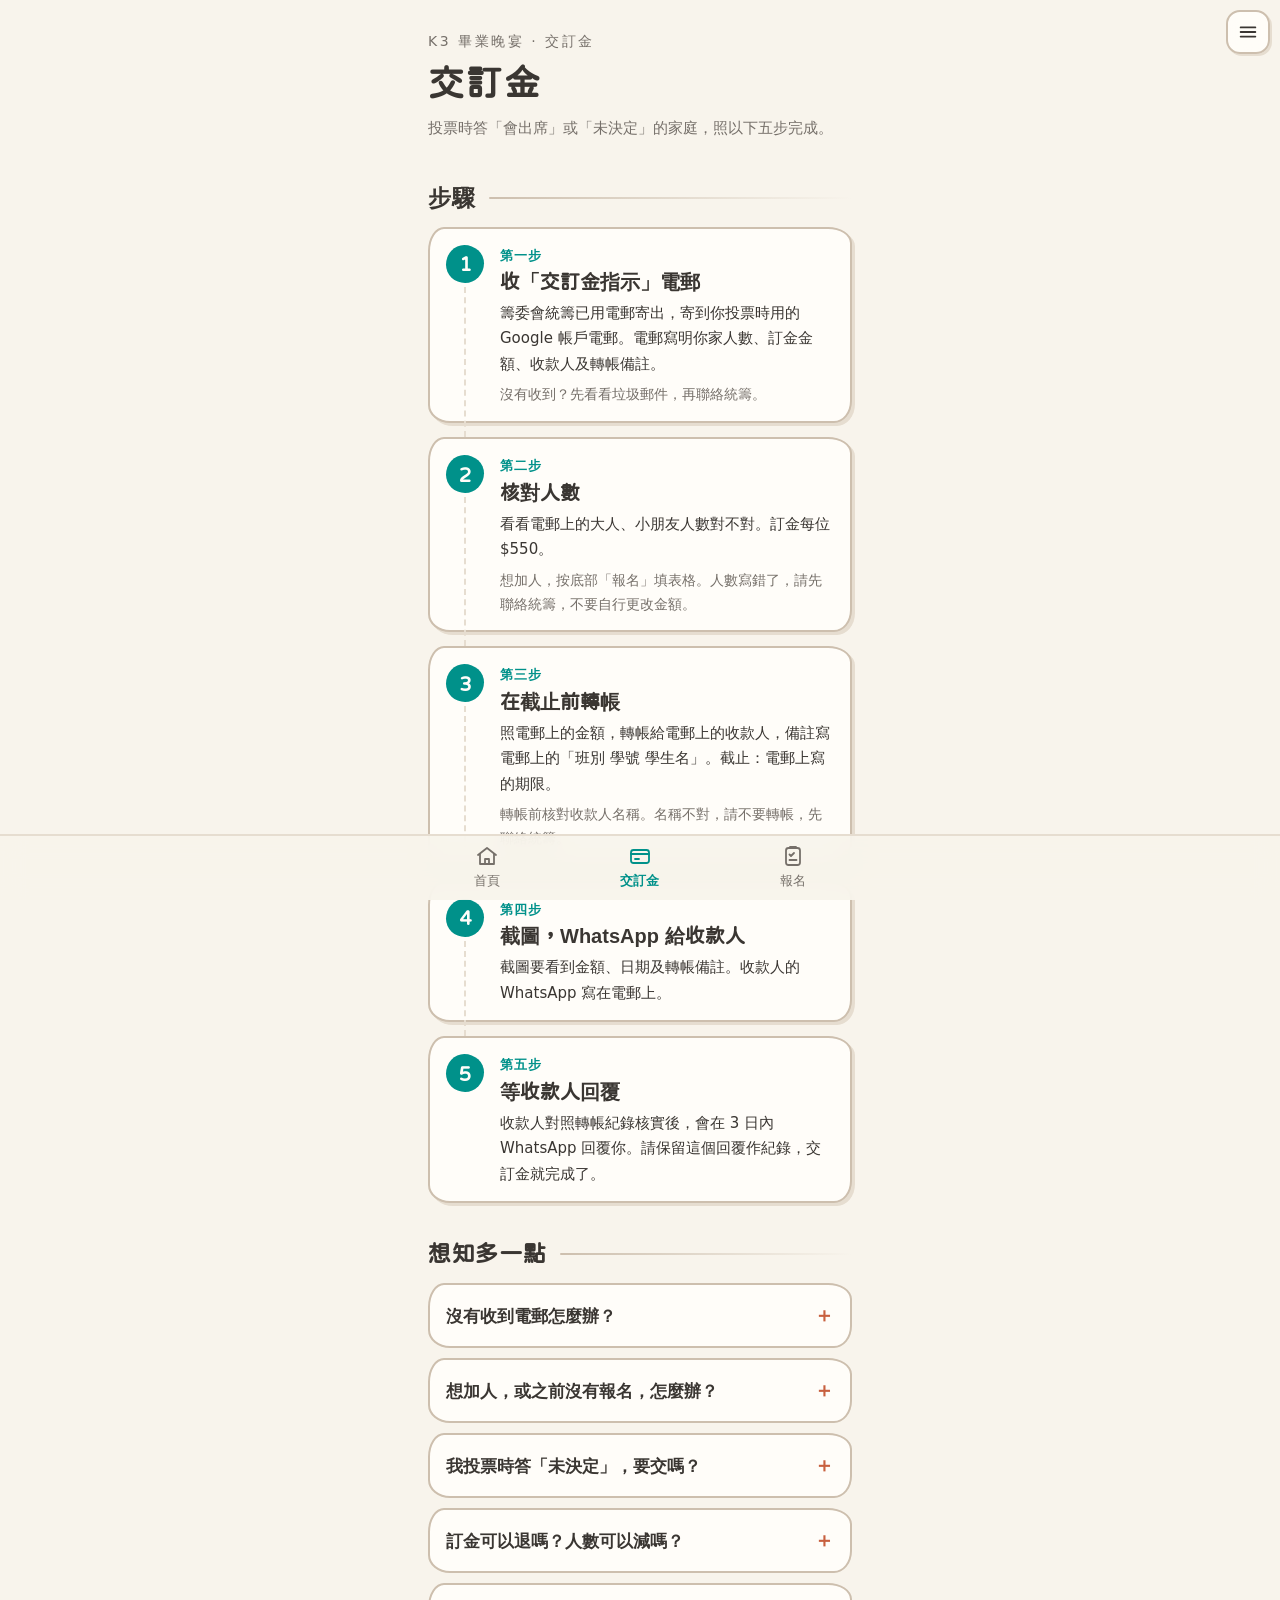
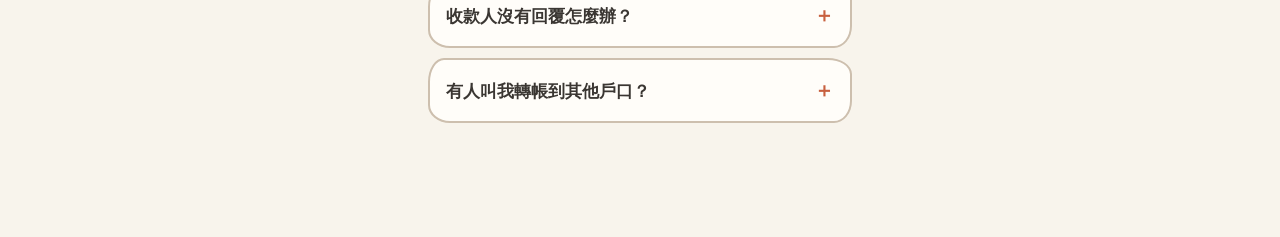
==== site/deposit.html @ 2374ef0b "底部導覽改為 首頁／交訂金／報名；新增交訂金頁（五個步驟及常見問題）；費用、計算機收在右上角選單 Co-Authored-By: Claude Opus 5.5 <noreply@anthropic." ====
<!doctype html>
<html lang="zh-Hant">
<head>
  <meta charset="utf-8">
  <meta name="viewport" content="width=device-width, initial-scale=1, viewport-fit=cover">
  <meta name="robots" content="noindex, nofollow">
  <meta name="theme-color" content="#f8f4ec" media="(prefers-color-scheme: light)">
  <meta name="theme-color" content="#1f1c19" media="(prefers-color-scheme: dark)">
  <title>交訂金</title>
  <meta name="description" content="K3 畢業晚宴交訂金步驟：收電郵、核對人數、轉帳、截圖給收款人、等回覆。">
  <meta property="og:type" content="website">
  <meta property="og:locale" content="zh_HK">
  <meta property="og:site_name" content="K3 畢業晚宴">
  <meta property="og:title" content="交訂金 · K3 畢業晚宴">
  <meta property="og:description" content="K3 畢業晚宴交訂金步驟：收電郵、核對人數、轉帳、截圖給收款人、等回覆。">
  <meta property="og:url" content="https://open-grad-din.github.io/open-grad-din/deposit.html">
  <meta property="og:image" content="https://open-grad-din.github.io/open-grad-din/og.png?v=__COMMIT_SHORT__">
  <meta property="og:image:width" content="1200">
  <meta property="og:image:height" content="630">
  <meta property="og:image:alt" content="三個戴畢業帽的小朋友手牽手，下面寫着畢業晚宴，2027 年 7 月 2 日">
  <meta name="twitter:card" content="summary_large_image">
  <link rel="icon" href="favicon.svg" type="image/svg+xml">
  <link rel="icon" href="favicon-32.png" type="image/png" sizes="32x32">
  <link rel="apple-touch-icon" href="apple-touch-icon.png">
  <link rel="preload" href="fonts/ogd-maru.woff2" as="font" type="font/woff2" crossorigin>
  <link rel="stylesheet" href="style.css?v=__COMMIT_SHORT__">
</head>
<body>
<div class="wrap">

  <header class="page-head">
    <span class="eyebrow">K3 畢業晚宴 · 交訂金</span>
    <h1 class="page-h">交訂金</h1>
    <p class="muted">投票時答「會出席」或「未決定」的家庭，照以下五步完成。</p>
    <p class="dep-dl" id="dep-dl" hidden>截止：<span class="dep-deadline"></span></p>
  </header>

  <!-- 2026-11-18 Ken：交訂金步驟由首頁 FAQ 搬到獨立一頁，第一步、第二步……逐步列出。字眼與付款指示電郵（form/send-deposit-emails.gs）一致。 -->
  <section aria-labelledby="steps-h" class="reveal">
    <h2 class="sec-h" id="steps-h">步驟</h2>
    <ol class="dep-steps">
      <li>
        <span class="step-no">第一步</span>
        <h3>收「交訂金指示」電郵</h3>
        <p>籌委會統籌已用電郵寄出，寄到你投票時用的 Google 帳戶電郵。電郵寫明你家人數、訂金金額、收款人及轉帳備註。</p>
        <p class="tip">沒有收到？先看看垃圾郵件，再聯絡統籌。</p>
      </li>
      <li>
        <span class="step-no">第二步</span>
        <h3>核對人數</h3>
        <p>看看電郵上的大人、小朋友人數對不對。訂金每位 $<span class="deposit">550</span>。</p>
        <p class="tip">想加人，按底部「報名」填表格。人數寫錯了，請先聯絡統籌，不要自行更改金額。</p>
      </li>
      <li>
        <span class="step-no">第三步</span>
        <h3>在截止前轉帳</h3>
        <p>照電郵上的金額，轉帳給電郵上的收款人，備註寫電郵上的「班別 學號 學生名」。截止：<span class="dep-deadline">電郵上寫的期限</span>。</p>
        <p class="tip">轉帳前核對收款人名稱。名稱不對，請不要轉帳，先聯絡統籌。</p>
      </li>
      <li>
        <span class="step-no">第四步</span>
        <h3>截圖，WhatsApp 給收款人</h3>
        <p>截圖要看到金額、日期及轉帳備註。收款人的 WhatsApp 寫在電郵上。</p>
      </li>
      <li>
        <span class="step-no">第五步</span>
        <h3>等收款人回覆</h3>
        <p>收款人對照轉帳紀錄核實後，會在 3 日內 WhatsApp 回覆你。請保留這個回覆作紀錄，交訂金就完成了。</p>
      </li>
    </ol>
  </section>

  <section aria-labelledby="more-h" class="reveal more">
    <h2 class="sec-h" id="more-h">想知多一點</h2>
    <details>
      <summary>沒有收到電郵怎麼辦？</summary>
      <p>先看看垃圾郵件。仍然找不到，請聯絡統籌。投票時答「不會出席」或沒有投票的家庭不會收到電郵；想出席，請按底部「報名」。</p>
    </details>
    <details>
      <summary>想加人，或之前沒有報名，怎麼辦？</summary>
      <p>按底部「報名」填表格。加人的話，填加人之後全家總共的人數。</p>
      <p>提交後，籌委會確認名額才寄出付款指示，收到之前請不要轉帳。交訂金截止前提交的會直接安排；截止後提交的按提交時間先後處理，能否成功要視乎場地能否加位。</p>
    </details>
    <details>
      <summary>我投票時答「未決定」，要交嗎？</summary>
      <p>決定出席的話，請在截止前交訂金，名額才算確認。截止前沒有交訂金，當作不出席。</p>
    </details>
    <details>
      <summary>訂金可以退嗎？人數可以減嗎？</summary>
      <p>訂金每位 $<span class="deposit">550</span>，不設退款；人數只可以加，不可以減。</p>
      <p>晚宴最後按實際成本收費，每位不會超過 $<span class="bmax">1,100</span>。訂金以外的尾數，籌委會會另行通知。</p>
    </details>
    <details>
      <summary>收款人沒有回覆怎麼辦？</summary>
      <p>收款人會在收到截圖後 3 日內回覆。3 日內沒有回覆，請聯絡統籌。</p>
    </details>
    <details>
      <summary>有人叫我轉帳到其他戶口？</summary>
      <p>只付給「交訂金指示」電郵上的收款人。其他人叫你轉帳，都不要理會，並告訴統籌。</p>
    </details>
  </section>

</div>

<div class="tabbar">
  <!-- 2026-11-18 Ken：底部只留 首頁／交訂金／報名；「費用」「計算機」收在右上角選單（ui.js）。 -->
  <nav aria-label="主要頁面">
    <a href="./"><svg viewBox="0 0 24 24" fill="none" stroke="currentColor" stroke-width="1.8" stroke-linecap="round" stroke-linejoin="round" aria-hidden="true"><path d="M3 11l9-7 9 7"/><path d="M5 10v10h14V10"/><path d="M10 20v-5h4v5"/></svg>首頁</a>
    <a href="deposit.html" aria-current="page"><svg viewBox="0 0 24 24" fill="none" stroke="currentColor" stroke-width="1.8" stroke-linecap="round" stroke-linejoin="round" aria-hidden="true"><rect x="3" y="6" width="18" height="13" rx="2.5"/><path d="M3 10h18"/><path d="M7 15h4"/></svg>交訂金</a>
    <a href="#" data-signup><svg viewBox="0 0 24 24" fill="none" stroke="currentColor" stroke-width="1.8" stroke-linecap="round" stroke-linejoin="round" aria-hidden="true"><rect x="5" y="4" width="14" height="17" rx="2.5"/><path d="M9 4V3h6v1"/><path d="M8.5 10.5l1.5 1.5 3-3M8.5 16h7"/></svg>報名</a>
  </nav>
</div>

<script>window.OGD_COMMIT = "__COMMIT__";</script>
<script src="ui.js?v=__COMMIT_SHORT__"></script>
<script src="config.js?v=__COMMIT_SHORT__"></script>
<script src="thanks.js?v=__COMMIT_SHORT__"></script>
<script src="signup.js?v=__COMMIT_SHORT__"></script>
<script src="fees-params.js?v=__COMMIT_SHORT__"></script>
<script src="deposit.js?v=__COMMIT_SHORT__"></script>
</body>
</html>
---- site/style.css ----
/* Ken 指定的提示／重點顏色：首頁「正式資訊」及進度、計算機人數框提示及捲到的菜式 */
:root { --nudge: #00918a; --active: var(--nudge); }

/* 標題字型：粉圓（Huninn）圓體，SIL Open Font License 1.1（見 fonts/OFL.txt），只保留網站標題用到的字，放在 repo 內，不連外部網站。 */
@font-face { font-family: "OGD Maru"; src: url("fonts/ogd-maru.woff2") format("woff2"); font-weight: 400; font-display: swap; }
/* Open Grad Din 共用樣式：「大人かわいい × 手繪」。米白紙底、低彩度的灰藍／芥末黃／鼠尾草綠／磚紅，手繪線條及膠紙細節。
   手機單手優先；所有圖畫都是內嵌 SVG 及 CSS，沒有相片或外部資源。 */
:root {
  --paper: #f8f4ec; --surface: #fffdf9; --ink: #3a3632; --muted: #76706a; --line: #e6ddd0; --stroke: #cdbfae;
  --ai: #5e7f9b; --ai-soft: #e6edf2; --shu: #c8603f; --shu-fg: #ffffff; --shu-soft: #f6e3da; --shu-deep: #a94a2c;
  --kin: #d7a53d; --kin-soft: #f7ecd3; --sage: #86a48a; --sage-soft: #e5ede4; --warn: #9a4a1f; --warn-soft: #f6e8dc;
  --bg: var(--paper); --fg: var(--ink); --accent: var(--ai); --accent-soft: var(--ai-soft);
  --action: var(--shu); --action-fg: var(--shu-fg);
  --font-display: "OGD Maru", "Huninn", "Zen Maru Gothic", "Hiragino Maru Gothic ProN", "Yuanti TC", "PingFang TC", "Noto Sans TC", sans-serif;
  --font-body: "PingFang TC", "Noto Sans TC", "Noto Sans CJK TC", "Microsoft JhengHei", system-ui, sans-serif;
  --nav-h: 64px;
  /* 手繪感的不規則圓角 */
  --wobble: 22px 18px 24px 16px / 18px 24px 16px 22px;
  --wobble2: 16px 24px 18px 22px / 24px 16px 22px 18px;
  --tape: repeating-linear-gradient(135deg, rgba(215, 165, 61, .55) 0 6px, rgba(215, 165, 61, .35) 6px 12px);
}
@media (prefers-color-scheme: dark) {
  :root {
    --paper: #1f1c19; --surface: #292521; --ink: #efe8dd; --muted: #aaa196; --line: #3a342e; --stroke: #4e463e;
    --ai: #8fb0cb; --ai-soft: #243039; --shu: #e58563; --shu-fg: #2a1208; --shu-soft: #3c251c; --shu-deep: #c86a49;
    --kin: #e2b85f; --kin-soft: #3a3020; --sage: #9fbca2; --sage-soft: #263026; --warn: #f0a878; --warn-soft: #3a2719; --nudge: #3fb3aa; color-scheme: dark;
    --tape: repeating-linear-gradient(135deg, rgba(226, 184, 95, .45) 0 6px, rgba(226, 184, 95, .28) 6px 12px);
  }
}
* { box-sizing: border-box; }
[hidden] { display: none !important; }
html { -webkit-text-size-adjust: 100%; }
body { margin: 0; background: var(--paper); color: var(--ink); font-family: var(--font-body);
  font-size: 17px; line-height: 1.65; -webkit-tap-highlight-color: transparent; font-synthesis: weight; }
a { color: var(--ai); }
a:focus-visible, button:focus-visible, summary:focus-visible { outline: 3px solid var(--shu); outline-offset: 3px; border-radius: 6px; }

.wrap { max-width: 460px; margin: 0 auto; padding-block: 12px calc(var(--nav-h) + 40px + env(safe-area-inset-bottom, 0px));
  padding-left: max(18px, env(safe-area-inset-left, 0px)); padding-right: max(18px, env(safe-area-inset-right, 0px));
  display: flex; flex-direction: column; gap: 36px; }
.draft { background: var(--warn-soft); color: var(--warn); font-size: 14px; padding: 8px 12px; border-radius: var(--wobble2); margin: 0; font-weight: 700;
  border: 1.5px dashed currentColor; }
section { display: flex; flex-direction: column; }

/* ---- 章節標題：手繪圓圈數字 ＋ 圓體 ---- */
.sec-h { display: flex; align-items: center; gap: 10px; margin: 0 0 14px; font-family: var(--font-display); font-size: 23px; font-weight: 700; line-height: 1.3; letter-spacing: .03em; }
.sec-h .no { font-size: 15px; font-family: var(--font-body); font-weight: 700; color: var(--shu); border: 2px solid var(--shu); width: 30px; height: 30px; display: grid; place-items: center;
  border-radius: 48% 52% 50% 50% / 55% 45% 55% 45%; flex: none; transform: rotate(-6deg); letter-spacing: 0; }
.sec-h::after { content: ""; flex: 1; height: 2px; margin-left: 4px; border-radius: 2px;
  background: linear-gradient(90deg, var(--stroke), transparent); }
.lead { margin: -6px 0 14px; color: var(--muted); font-size: 15px; }
.fine { font-size: 14px; color: var(--muted); margin: 10px 0 0; }
/* 螢光筆標記 */
.mark { background: linear-gradient(transparent 58%, var(--kin-soft) 58% 92%, transparent 92%); padding: 0 .1em; }

/* ---- 首頁：開場 ---- */
.hero { position: relative; display: flex; flex-direction: column; align-items: center; text-align: center; padding-top: 16px; }
.eyebrow { font-size: 14px; color: var(--muted); letter-spacing: .18em; }
h1 { font-family: var(--font-display); font-size: 46px; line-height: 1.2; margin: 12px 0 0; letter-spacing: .14em; font-weight: 700; }
h1 .ch { display: inline-block; }
.kids { width: min(100%, 340px); height: auto; margin: 22px 0 6px; overflow: visible; }
.kids .ln { fill: none; stroke: var(--ink); stroke-width: 3; stroke-linecap: round; stroke-linejoin: round; }
.kids .fl, .kids .eye { fill: var(--ink); }
/* 小朋友會動：整組輕輕上落，每個輪流左右搖，帽穗跟住擺，眼睛間中眨一下，星星閃 */
.js .kids .scene { animation: bob 2.6s ease-in-out infinite; }
.js .kids .kid { animation: wiggle 2.6s ease-in-out calc(var(--i) * .35s) infinite; }
.js .kids .tassel { animation: swing 2.6s ease-in-out calc(var(--i, 0) * .35s) infinite; }
.js .kids .eye { transform-box: fill-box; transform-origin: center; animation: blink 4.5s ease-in-out calc(var(--i, 0) * .7s) infinite; }
.js .kids .star { transform-box: fill-box; transform-origin: center; animation: twinkle 2.2s ease-in-out calc(var(--i) * .5s) infinite; }
@keyframes bob { 0%, 100% { transform: translateY(0); } 50% { transform: translateY(-4px); } }
@keyframes wiggle { 0%, 100% { transform: rotate(-2deg); } 50% { transform: rotate(2deg); } }
@keyframes swing { 0%, 100% { transform: rotate(-12deg); } 50% { transform: rotate(10deg); } }
@keyframes blink { 0%, 90%, 100% { transform: scaleY(1); } 94% { transform: scaleY(.1); } }
@keyframes twinkle { 0%, 100% { opacity: .35; transform: scale(.8) rotate(0); } 50% { opacity: 1; transform: scale(1.15) rotate(20deg); } }
.kids .cap { fill: var(--ai); }
.kids .cheek { fill: var(--shu-soft); }
.kids .c1 { fill: var(--kin); } .kids .c2 { fill: var(--ai); } .kids .c3 { fill: var(--sage); } .kids .c4 { fill: var(--shu); }
.kids .star { fill: none; stroke: var(--kin); stroke-width: 2.5; stroke-linecap: round; }
.sticker { position: relative; display: inline-flex; align-items: baseline; gap: 8px; margin: 26px 0 10px; padding: 10px 26px 10px 22px; background: var(--surface);
  border: 2px solid var(--stroke); border-radius: var(--wobble); transform: rotate(-2deg); box-shadow: 3px 3px 0 var(--line); }
.sticker::before { content: ""; position: absolute; top: -12px; left: 50%; width: 84px; height: 22px; transform: translateX(-50%) rotate(3deg); background: var(--tape); border-radius: 3px; opacity: .95; }
.sticker small { font-size: 14px; color: var(--muted); letter-spacing: .14em; }
.sticker b { font-family: var(--font-display); font-size: 48px; line-height: 1; color: var(--shu); font-variant-numeric: tabular-nums; font-weight: 700; }
.date { margin: 16px 0 0; font-size: 17px; letter-spacing: .06em; color: var(--muted); }
.date b { color: var(--ink); font-weight: 700; }
.by { font-size: 13px; color: var(--muted); margin: 6px 0 0; }

/* ---- 現在要做甚麼 ---- */
.now { background: var(--surface); border: 2px solid var(--stroke); border-radius: var(--wobble2); padding: 30px 20px 22px; display: flex; flex-direction: column; gap: 20px;
  box-shadow: 4px 4px 0 var(--line); position: relative; margin-top: 34px; width: 100%; }
.now-tag { position: absolute; top: -13px; left: 50%; width: 96px; height: 26px; display: grid; place-items: center; transform: translateX(-50%) rotate(-2deg);
  background: var(--tape); color: var(--ink); font-weight: 700; font-size: 13px; letter-spacing: .3em; border-radius: 3px; text-indent: .3em; }
.stage { font-family: var(--font-display); font-size: 24px; font-weight: 700; margin: 0; line-height: 1.35; }
.deadline { margin: -2px 0 4px; color: var(--muted); line-height: 1.5; display: flex; flex-direction: column; align-items: center; gap: 6px; }
.deadline .timer { display: flex; align-items: baseline; justify-content: center; gap: 2px; font-variant-numeric: tabular-nums; }
.deadline .timer b { font-family: var(--font-display); font-size: 34px; line-height: 1; color: var(--shu); min-width: 1.3em; text-align: center; }
.deadline .timer small { font-size: 13px; color: var(--muted); margin: 0 8px 0 2px; }
.deadline .timer small:last-child { margin-right: 0; }
.now .dl-date { margin: -12px 0 -14px; font-size: 13px; color: var(--muted); text-align: center; }
.deadline .left { color: var(--shu); font-weight: 700; font-size: 22px; font-family: var(--font-display); }
.btn { position: relative; display: flex; align-items: center; justify-content: center; gap: 10px; background: var(--shu); color: var(--shu-fg); font-weight: 700; font-size: 19px;
  min-height: 60px; padding: 14px 22px; border-radius: var(--wobble); border: 2px solid var(--shu-deep); text-decoration: none; overflow: hidden; letter-spacing: .04em;
  box-shadow: 3px 3px 0 var(--shu-deep); transition: transform .15s ease, box-shadow .15s ease; }
.btn::after { content: "→"; font-size: 20px; }
.btn:active { transform: translate(2px, 2px); box-shadow: 1px 1px 0 var(--shu-deep); }
.btn::before { content: ""; position: absolute; inset: 0; background: linear-gradient(110deg, transparent 30%, rgba(255,255,255,.3) 50%, transparent 70%); transform: translateX(-120%); }
.btn.shine::before { animation: shine 1.4s ease .2s 1 both; }
@keyframes shine { to { transform: translateX(120%); } }
.btn-note { font-size: 14px; color: var(--muted); margin: -8px 0 0; text-align: center; }

.steps { list-style: none; margin: 4px 0 0; padding: 18px 0 2px; border-top: 2px dashed var(--line); display: grid; grid-template-columns: repeat(6, 1fr); gap: 0; font-size: 12px; line-height: 1.35; }
.steps li { position: relative; display: flex; flex-direction: column; align-items: center; text-align: center; gap: 6px; color: var(--muted); padding: 0 2px; }
.steps li::before { content: ""; width: 12px; height: 12px; border-radius: 50%; border: 2px solid var(--stroke); background: var(--surface); z-index: 1; }
.steps li::after { content: ""; position: absolute; top: 6px; left: 50%; width: 100%; height: 2px; background: var(--line); }
.steps li:last-child::after { display: none; }
.steps li.done::before { background: var(--nudge); border-color: var(--nudge); }
.steps li.done::after { background: var(--nudge); }
.steps li.cur { color: var(--ink); font-weight: 700; }
.steps li.cur::before { border-color: var(--nudge); background: var(--nudge); box-shadow: 0 0 0 4px color-mix(in srgb, var(--nudge) 22%, var(--surface)); animation: step-pulse 1.8s ease-out infinite; }
@keyframes step-pulse { 0% { box-shadow: 0 0 0 0 color-mix(in srgb, var(--nudge) 55%, transparent); } 70%, 100% { box-shadow: 0 0 0 12px color-mix(in srgb, var(--nudge) 0%, transparent); } }

/* ---- 全級進度：每粒點 = 一位畢業生 ---- */
#prog-section { margin-top: 16px; }
.updated { font-size: 13px; color: var(--muted); margin: -8px 0 12px; }
.tally { display: flex; align-items: center; justify-content: space-between; gap: 12px; }
.big { font-family: var(--font-display); font-size: 68px; font-weight: 700; color: var(--nudge); line-height: 1; font-variant-numeric: tabular-nums; margin: 0; }
.big .of { font-family: var(--font-body); font-size: 18px; font-weight: 500; color: var(--muted); margin-left: 4px; white-space: nowrap; }
.seal { flex: none; width: 78px; height: 78px; border: 3px solid var(--shu); color: var(--shu); border-radius: 48% 52% 50% 50% / 52% 48% 52% 48%; display: grid; place-items: center;
  font-family: var(--font-display); font-weight: 700; font-size: 24px; line-height: 1.05; text-align: center; transform: rotate(-10deg);
  background: var(--shu-soft); box-shadow: inset 0 0 0 3px var(--surface), inset 0 0 0 5px var(--shu-soft); }
.seal.stamp { animation: stamp .5s cubic-bezier(.2, 1.6, .4, 1) both, sway 4s ease-in-out .6s infinite; }
@keyframes sway { 0%, 100% { rotate: -3deg; } 50% { rotate: 3deg; } }
@keyframes stamp { 0% { opacity: 0; transform: rotate(-8deg) scale(2.2); } 60% { opacity: 1; } 100% { opacity: 1; transform: rotate(-8deg) scale(1); } }
.dots { display: grid; grid-template-columns: repeat(14, 1fr); gap: 6px; margin-top: 18px; }
.dots i { aspect-ratio: 1; border-radius: 48% 52% 50% 50% / 52% 48% 52% 48%; border: 1.5px solid var(--stroke); background: var(--surface); }
.dots i:nth-child(3n) { transform: rotate(40deg); } .dots i:nth-child(3n+1) { transform: rotate(-70deg); }
.dots i.v { background: var(--nudge); border-color: var(--nudge); }
/* 虛線圈不用 dashed border（iOS Safari 小圓角元素上會畫不出來），改用錐形漸變＋遮罩畫環 */
.dots i.p, .key i.p { border: none; background: repeating-conic-gradient(var(--kin) 0 24deg, transparent 24deg 45deg);
  -webkit-mask: radial-gradient(circle, transparent 54%, #000 56%); mask: radial-gradient(circle, transparent 54%, #000 56%); }
.dots.play i.v, .dots.play i.p { animation: pop .4s ease both; }
/* load 完之後：已核實的點像呼吸般一浪一浪起伏，等候核實的虛線圈慢慢轉 */
.dots.live i.v { animation: breathe 3.2s ease-in-out calc(var(--i, 0) * 45ms) infinite; }
.dots.live i.p { animation: turn 7s linear infinite; }
@keyframes breathe { 0%, 100% { scale: 1; } 50% { scale: 1.2; } }
@keyframes turn { to { rotate: 360deg; } }
@keyframes pop { from { opacity: 0; scale: 0; } 70% { scale: 1.25; } to { opacity: 1; scale: 1; } }
.key { display: flex; flex-wrap: wrap; gap: 4px 16px; margin: 12px 0 0; padding: 0; list-style: none; font-size: 14px; color: var(--muted); }
.key i { display: inline-block; width: 11px; height: 11px; border-radius: 50%; margin-right: 6px; vertical-align: -1px; border: 1.5px solid var(--stroke); }
.key i.v { background: var(--nudge); border-color: var(--nudge); }


/* ---- 正式資訊 ---- */
.official { margin: 0; font-size: 15px; line-height: 1.7; display: flex; gap: 12px; align-items: flex-start; background: color-mix(in srgb, var(--nudge) 12%, var(--surface)); border-radius: var(--wobble2); padding: 14px 16px; }
#idx-section { margin-top: -8px; }
.official::before { content: "正"; flex: none; width: 32px; height: 32px; display: grid; place-items: center; border: 2px solid var(--nudge); color: var(--nudge); background: color-mix(in srgb, var(--nudge) 12%, var(--surface)); border-radius: 48% 52% 50% 50% / 52% 48% 52% 48%; font-family: var(--font-display); font-weight: 700; font-size: 16px; transform: rotate(-8deg); margin-top: 2px; }

/* ---- 頁底 ---- */
footer { font-size: 13px; color: var(--muted); display: flex; flex-direction: column; gap: 4px; word-break: break-all; border-top: 2px dashed var(--line); padding-top: 16px; }
footer .ver { display: inline-flex; align-items: center; gap: 6px; font-weight: 700; color: var(--ink); }
footer .ver::before { content: ""; width: 8px; height: 8px; border-radius: 50%; background: var(--sage); }

/* ---- 底部導覽（拇指範圍） ---- */
.tabbar { position: fixed; left: 0; right: 0; bottom: 0; z-index: 20; display: flex; justify-content: center;
  padding: 6px max(10px, env(safe-area-inset-right, 0px)) calc(6px + env(safe-area-inset-bottom, 0px)) max(10px, env(safe-area-inset-left, 0px));
  background: color-mix(in srgb, var(--paper) 90%, transparent); -webkit-backdrop-filter: blur(12px); backdrop-filter: blur(12px); border-top: 2px solid var(--line); }
.tabbar nav { display: grid; grid-auto-flow: column; grid-auto-columns: 1fr; width: 100%; max-width: 460px; }
.tabbar a { display: flex; flex-direction: column; align-items: center; justify-content: center; gap: 2px; min-height: 52px; font-size: 13px; color: var(--muted); text-decoration: none; border-radius: 12px; }
.tabbar svg { width: 24px; height: 24px; }
.tabbar a[aria-current="page"] { color: var(--nudge); font-weight: 700; }
.tabbar a[aria-current="page"] svg { color: var(--nudge); }

/* ---- 捲動時淡入（只在有 JS 及容許動畫時） ---- */
.js .reveal { opacity: 0; transform: translateY(18px); transition: opacity .7s ease, transform .7s cubic-bezier(.2, .7, .2, 1); }
.js .reveal.in { opacity: 1; transform: none; }

/* ---- 開場動畫（每次開瀏覽器只播一次）：小朋友線條畫自己畫出來，貼紙貼上，再淡入行動卡 ---- */
.intro .kids .ln { stroke-dasharray: 1; stroke-dashoffset: 1; animation: draw 1.1s ease-out both; }
.intro .kids .fl, .intro .kids .cheek, .intro .kids .c1, .intro .kids .c2, .intro .kids .c3 { animation: fade .5s ease 1.3s both; }
.intro .kids .eye { animation: fade .5s ease 1.3s both, blink 4.5s ease-in-out calc(2.2s + var(--i, 0) * .7s) infinite; }
.intro .kids .star { stroke-dasharray: 1; stroke-dashoffset: 1; animation: draw .5s ease 1.4s both, twinkle 2.2s ease-in-out calc(2.2s + var(--i) * .5s) infinite; }
.intro .kids .scene, .intro .kids .kid, .intro .kids .tassel { animation-delay: calc(2.2s + var(--i, 0) * .35s); }
.intro h1 .ch { animation: up .6s cubic-bezier(.2, .7, .2, 1) both; }
.intro .sticker { animation: stamp .55s cubic-bezier(.2, 1.6, .4, 1) 1.6s both; }
.intro .date, .intro .by, .intro .eyebrow { animation: fade .8s ease 1.8s both; }
.intro .now { animation: up .8s cubic-bezier(.2, .7, .2, 1) 2s both; }
@keyframes draw { to { stroke-dashoffset: 0; } }
@keyframes fade { from { opacity: 0; } }
@keyframes up { from { opacity: 0; transform: translateY(18px); } }
.intro .sticker { animation-name: stick; }
@keyframes stick { 0% { opacity: 0; transform: rotate(-2deg) scale(1.6); } 100% { opacity: 1; transform: rotate(-2deg) scale(1); } }

/* ---- 收費頁、場地頁的頁首 ---- */
.page-head { position: relative; display: flex; flex-direction: column; gap: 4px; padding: 18px 0 6px; }
.page-h { font-family: var(--font-display); font-size: 36px; line-height: 1.3; margin: 2px 0 0; letter-spacing: .06em; font-weight: 700; }
.js .page-head > * { animation: up .7s cubic-bezier(.2, .7, .2, 1) both; }
.js .page-head > :nth-child(2) { animation-delay: .08s; } .js .page-head > :nth-child(3) { animation-delay: .16s; } .js .page-head > :nth-child(4) { animation-delay: .24s; }
.page-head .muted { color: var(--muted); font-size: 15px; margin: 6px 0 0; }
.signup { gap: 10px; }
.signup .btn-note { margin: 0; }
details { background: var(--surface); border: 2px solid var(--stroke); border-radius: var(--wobble2); }
summary { list-style: none; cursor: pointer; font-weight: 700; display: flex; justify-content: space-between; align-items: center; gap: 12px; min-height: 52px; }
summary::-webkit-details-marker { display: none; }
summary::after { content: "＋"; color: var(--shu); font-weight: 700; font-size: 20px; transition: transform .25s ease; }
details[open] summary::after { transform: rotate(45deg); }
details { margin-bottom: 10px; }
summary { padding: 14px 16px; }
details p, details p.fine { margin: 0 16px 14px; }
details > ul, details > ol { margin: 0 16px 14px; padding-left: 1.4em; display: flex; flex-direction: column; gap: 4px; }

@media (prefers-reduced-motion: reduce) {
  *, *::before, *::after { animation: none !important; transition: none !important; }
  .js .reveal { opacity: 1; transform: none; }
  .intro .kids .ln, .intro .kids .star { stroke-dashoffset: 0; }
}
/* 「報名」tab 未有連結時的提示 */
.signup-toast { position: fixed; z-index: 30; left: max(16px, env(safe-area-inset-left, 0px)); right: max(16px, env(safe-area-inset-right, 0px)); bottom: calc(68px + env(safe-area-inset-bottom, 0px)); max-width: 428px; margin: 0 auto; padding: 12px 16px; background: var(--ink); color: var(--paper); border-radius: 14px; font-size: 15px; text-align: center; box-shadow: 3px 3px 0 var(--line); }
/* 跳去另一頁的卡（收費頁 → 計算機，首頁 → 收費） */
.to-calc { display: flex; align-items: center; justify-content: space-between; gap: 12px; text-decoration: none; color: var(--ink);
  background: var(--ai-soft); border: 2px solid var(--stroke); border-radius: var(--wobble); box-shadow: 3px 3px 0 var(--line); padding: 14px 16px; }
.to-calc b { display: block; font-family: var(--font-display); font-size: 20px; }
.to-calc small { display: block; font-size: 14px; color: var(--muted); }
.to-calc-go { flex: none; font-weight: 700; color: var(--shu-fg); background: var(--shu); border-radius: 999px; padding: 8px 14px; font-size: 15px; box-shadow: 2px 2px 0 var(--shu-deep); }
.to-calc:active { transform: translate(2px, 2px); box-shadow: 1px 1px 0 var(--line); }

/* ---- 「報名」前的短動畫（thanks.js）：多謝老師，多謝學校 ---- */
/* 在底部導覽之下（z-index 低過 .tabbar），播放期間仍可按首頁／費用／計算機離開 */
.thanks { position: fixed; inset: 0; z-index: 15; display: none; flex-direction: column; align-items: center; justify-content: center;
  padding: max(20px, env(safe-area-inset-top, 0px)) max(18px, env(safe-area-inset-right, 0px)) calc(var(--nav-h) + 24px + env(safe-area-inset-bottom, 0px)) max(18px, env(safe-area-inset-left, 0px));
  background: var(--paper); text-align: center; touch-action: none; overscroll-behavior: contain; }
.thanks:focus { outline: none; }
/* 播放期間：底部「報名」tab 顯示為目前所在，原本那一頁的 tab 變回灰色 */
.thanks-on .tabbar a[aria-current="page"], .thanks-on .tabbar a[aria-current="page"] svg { color: var(--muted); font-weight: 400; }
.thanks-on .tabbar a[data-signup], .thanks-on .tabbar a[data-signup] svg { color: var(--nudge); font-weight: 700; }
.thanks.open { display: flex; animation: fade .4s ease both; }
.thanks-skip { position: absolute; top: max(14px, env(safe-area-inset-top, 0px)); right: max(14px, env(safe-area-inset-right, 0px)); min-height: 44px; padding: 8px 16px;
  font: inherit; font-size: 15px; font-weight: 700; color: var(--muted); background: var(--surface); border: 2px solid var(--stroke); border-radius: 999px; cursor: pointer; }
.thanks-stage { position: relative; width: min(100%, 440px); display: flex; flex-direction: column; align-items: center; }
.thanks-scene { display: none; width: 100%; height: auto; overflow: visible; }
.thanks-scene.on { display: block; animation: fade .5s ease both; }
.thanks .ln { fill: none; stroke: var(--ink); stroke-width: 3; stroke-linecap: round; stroke-linejoin: round; }
.thanks .ln.ground { stroke: var(--stroke); stroke-width: 2.5; }
.thanks .fl, .thanks .eye { fill: var(--ink); }
.thanks .cheek { fill: var(--shu-soft); }
.thanks .fill { opacity: .35; } .thanks .fill.kin-soft, .thanks .fill.shu-soft, .thanks .fill.paper, .thanks .fill.solid { opacity: 1; }
.thanks .paper { fill: var(--paper); }
.thanks .ai { fill: var(--ai); } .thanks .kin { fill: var(--kin); } .thanks .sage { fill: var(--sage); }
.thanks .kin-soft { fill: var(--kin-soft); } .thanks .shu-soft { fill: var(--shu-soft); }
.thanks .star { fill: none; stroke: var(--kin); stroke-width: 2.5; stroke-linecap: round; transform-box: fill-box; transform-origin: center; }
.thanks-scene.on .ln { stroke-dasharray: 1; stroke-dashoffset: 1; animation: draw .9s ease-out var(--d, 0s) both; }
.thanks-scene.on .fill, .thanks-scene.on .fl, .thanks-scene.on .eye, .thanks-scene.on .cheek { animation: fade .6s ease 1.2s both; }
.thanks-scene.on .star { animation: fade .4s ease 1.2s both, twinkle 2.2s ease-in-out calc(1.4s + var(--i) * .4s) infinite; }
.thanks-scene.on .float { animation: float 2.4s ease-in-out 1s infinite; }
.thanks-scene.on .toss { animation: hop .9s cubic-bezier(.3, .7, .4, 1) 1.6s 2 both; }
@keyframes float { 0%, 100% { transform: translateY(0); } 50% { transform: translateY(-8px); } }
@keyframes hop { 0%, 100% { transform: translateY(0); } 40% { transform: translateY(-14px); } }
.thanks-say { white-space: pre-line; min-height: 3.2em; margin: 18px 0 0; font-family: var(--font-display); font-size: 23px; line-height: 1.5; letter-spacing: .04em; max-width: 16em; text-wrap: balance; }
.thanks-say.on { animation: up .6s cubic-bezier(.2, .7, .2, 1) .3s both; }
.thanks-end { width: min(100%, 400px); display: flex; flex-direction: column; align-items: center; gap: 8px; }
.ended .thanks-end { animation: up .7s cubic-bezier(.2, .7, .2, 1) both; }
.thanks-kids { width: min(100%, 300px); height: auto; overflow: visible; }
/* 最後一頁：三個小朋友輪流跳一跳、左右搖，花和帽穗跟着擺 */
.ended .cheer { animation: cheer 1.8s ease-in-out calc(var(--i) * .3s) infinite; }
.ended .cheer .bouquet { transform-box: fill-box; transform-origin: 50% 100%; animation: swing 1.8s ease-in-out calc(var(--i) * .3s) infinite; }
.ended .cheer .cap { transform-box: fill-box; transform-origin: 50% 50%; animation: tilt 1.8s ease-in-out calc(var(--i) * .3s) infinite; }
.ended .thanks-kids .star { animation: twinkle 2.2s ease-in-out calc(var(--i) * .5s) infinite; }
@keyframes cheer { 0%, 100% { transform: translateY(0) rotate(0); } 20% { transform: translateY(-10px) rotate(-4deg); } 40% { transform: translateY(0) rotate(0); } 70% { transform: translateY(-3px) rotate(4deg); } }
@keyframes tilt { 0%, 100% { transform: rotate(0); } 20% { transform: rotate(-8deg); } 70% { transform: rotate(6deg); } }
.thanks-h { margin: 8px 0 0; font-family: var(--font-display); font-size: 38px; line-height: 1.3; letter-spacing: .12em; font-weight: 700; }
.thanks-sub { margin: 0 0 14px; color: var(--muted); font-size: 15px; }
.thanks-go { align-self: stretch; }
.thanks-again { margin-top: 6px; min-height: 44px; padding: 8px 16px; font: inherit; font-size: 15px; color: var(--ai); background: none; border: 0; text-decoration: underline; cursor: pointer; }

/* ---- 首頁：投票結果（2026-11-16） ---- */
.res-group { background: var(--surface); border: 1.5px solid var(--line); border-radius: var(--wobble); padding: 14px 16px 12px; margin: 0 0 14px; }
.res-group h3 { margin: 0 0 10px; font-family: var(--font-display); font-size: 18px; line-height: 1.4; display: flex; flex-direction: column; }
.res-group h3 small { font-family: var(--font-body); font-size: 13px; font-weight: 400; color: var(--muted); }
.res-list { list-style: none; margin: 0; padding: 0; display: flex; flex-direction: column; gap: 9px; }
.res-row { display: flex; align-items: baseline; gap: 8px; font-size: 15px; }
.res-name { flex: 1; min-width: 0; }
.res-n { font-variant-numeric: tabular-nums; color: var(--muted); white-space: nowrap; }
.res-list li.win .res-name { font-weight: 700; }
.res-list li.win .res-n { color: var(--ink); font-weight: 700; }
.res-badge { font-size: 12px; color: #fff; background: var(--nudge); padding: 1px 8px; border-radius: 10px 12px 10px 12px; white-space: nowrap; }
.res-bar { display: block; height: 7px; margin-top: 3px; border-radius: 4px; background: var(--line); position: relative; overflow: hidden; }
.res-bar::before { content: ""; position: absolute; inset: 0 auto 0 0; width: var(--w, 0%); background: var(--ai); border-radius: 4px; opacity: .55; }
.res-list li.win .res-bar::before { background: var(--nudge); opacity: 1; }
.res-group .fine { margin-top: 10px; }

/* ---- 右上角選單（ui.js）：在「多謝老師」動畫層（z-index 15）之下 ---- */
.menu-btn { position: fixed; top: max(10px, env(safe-area-inset-top, 0px)); right: max(10px, env(safe-area-inset-right, 0px)); z-index: 14;
  width: 44px; height: 44px; display: grid; place-items: center; padding: 0; color: var(--ink); cursor: pointer;
  background: color-mix(in srgb, var(--surface) 92%, transparent); -webkit-backdrop-filter: blur(10px); backdrop-filter: blur(10px);
  border: 2px solid var(--stroke); border-radius: 14px; box-shadow: 2px 2px 0 var(--line); }
.menu-btn svg { width: 22px; height: 22px; }
.menu-btn:focus { outline: none; } .menu-btn:focus-visible { outline: 3px solid var(--nudge); outline-offset: 2px; }
.menu-btn[aria-expanded="true"] { color: var(--nudge); border-color: var(--nudge); }
.menu-panel { position: fixed; top: calc(max(10px, env(safe-area-inset-top, 0px)) + 52px); right: max(10px, env(safe-area-inset-right, 0px)); z-index: 14;
  width: min(260px, calc(100vw - 32px)); display: flex; flex-direction: column; padding: 6px; background: var(--surface);
  border: 2px solid var(--stroke); border-radius: var(--wobble2); box-shadow: 3px 3px 0 var(--line); animation: fade .2s ease both; }
.menu-panel[hidden] { display: none; }
.menu-panel a { display: block; padding: 10px 12px; min-height: 44px; border-radius: 12px; color: var(--ink); text-decoration: none; }
.menu-panel a + a { border-top: 2px dashed var(--line); }
.menu-panel b { display: block; font-size: 17px; }
.menu-panel small { display: block; font-size: 13px; color: var(--muted); }
.menu-panel a[aria-current="page"] b { color: var(--nudge); }

/* ---- 交訂金頁：第一步、第二步…… ---- */
.dep-dl { margin: 6px 0 0; font-size: 16px; font-weight: 700; color: var(--ink); }
.dep-dl[hidden] { display: none; }
.dep-steps { list-style: none; margin: 0; padding: 0; display: flex; flex-direction: column; gap: 14px; counter-reset: dep; }
.dep-steps > li { position: relative; background: var(--surface); border: 2px solid var(--stroke); border-radius: var(--wobble2); padding: 16px 16px 14px 70px; box-shadow: 3px 3px 0 var(--line); }
.dep-steps > li::before { counter-increment: dep; content: counter(dep); position: absolute; left: 16px; top: 16px; width: 38px; height: 38px; display: grid; place-items: center;
  font-family: var(--font-display); font-weight: 700; font-size: 20px; color: var(--surface); background: var(--nudge); border-radius: 48% 52% 50% 50% / 52% 48% 52% 48%; }
.dep-steps > li:not(:last-child)::after { content: ""; position: absolute; left: 34px; top: 58px; bottom: -16px; border-left: 2px dashed var(--line); }
.dep-steps .step-no { display: block; font-size: 13px; font-weight: 700; color: var(--nudge); letter-spacing: .06em; }
.dep-steps h3 { margin: 2px 0 6px; font-family: var(--font-display); font-size: 20px; line-height: 1.35; }
.dep-steps p { margin: 0 0 6px; font-size: 15px; line-height: 1.7; }
.dep-steps p:last-child { margin-bottom: 0; }
.dep-steps .tip { color: var(--muted); font-size: 14px; }
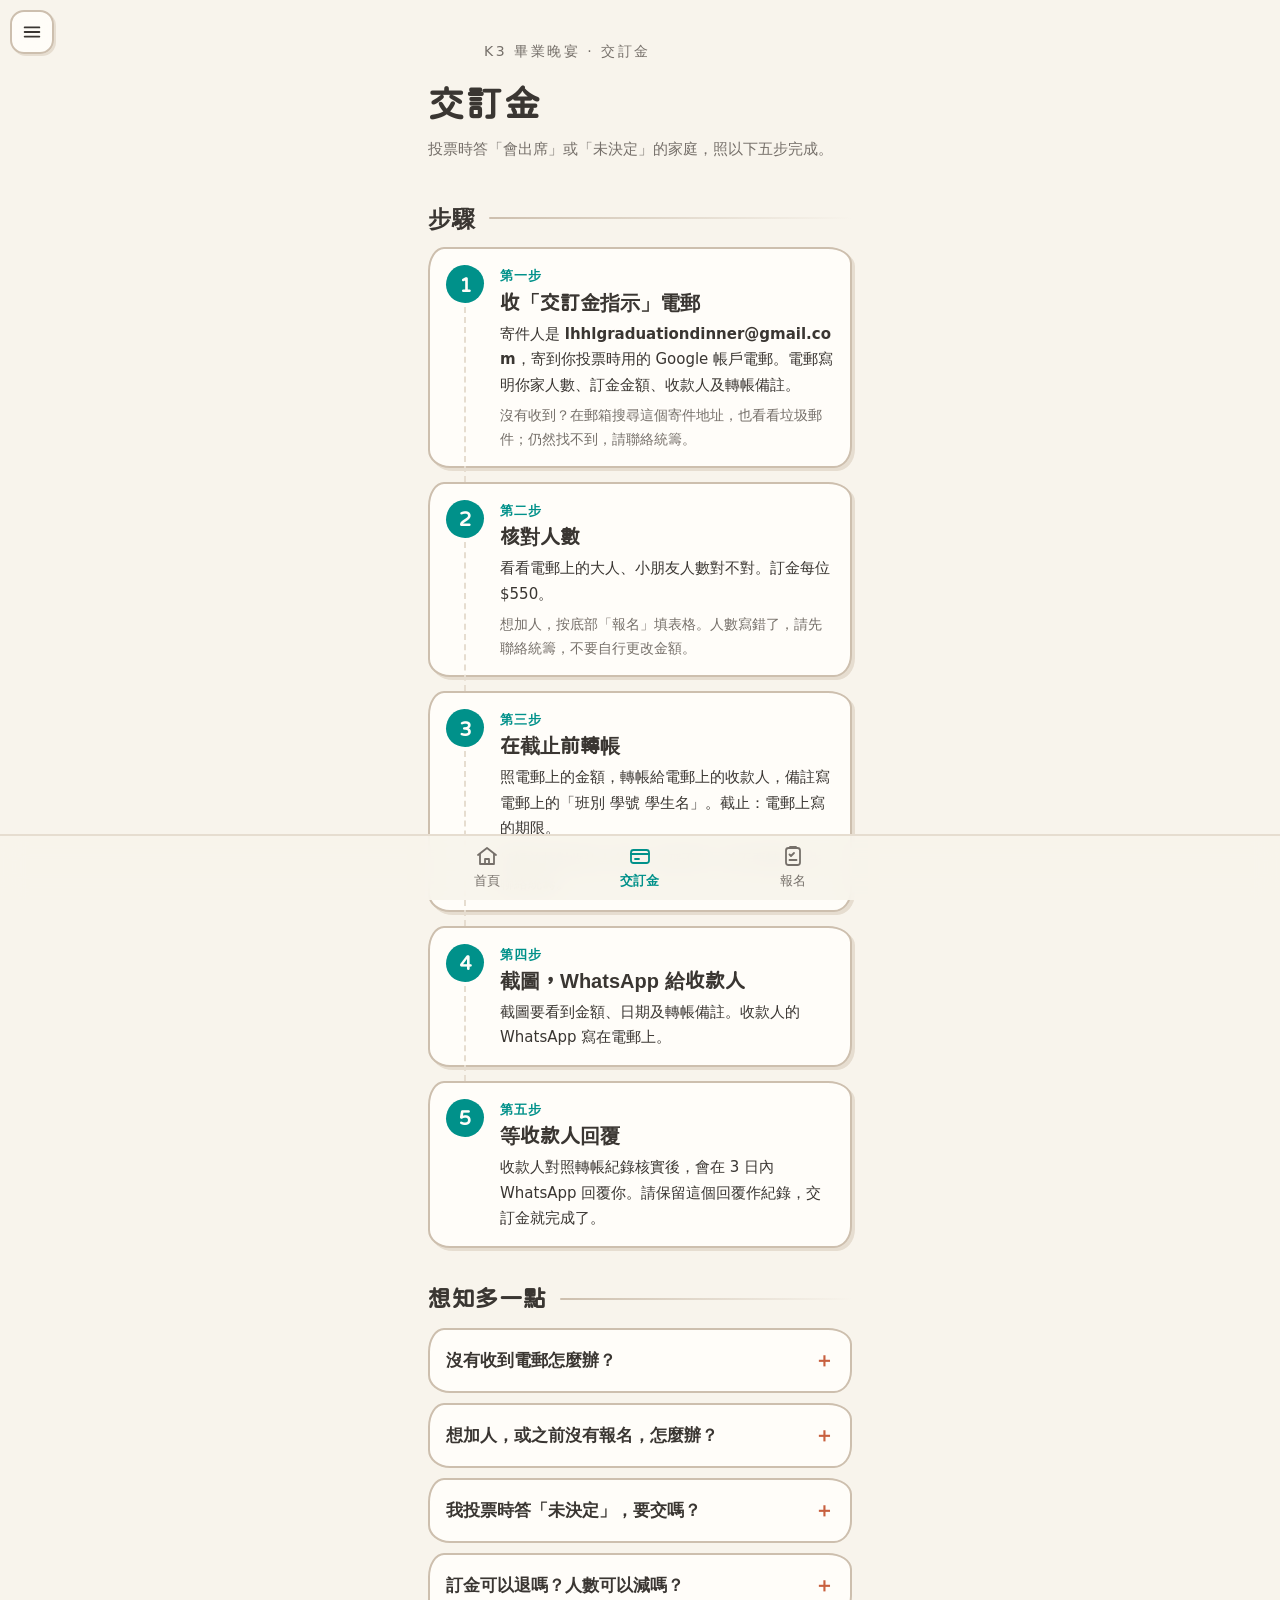
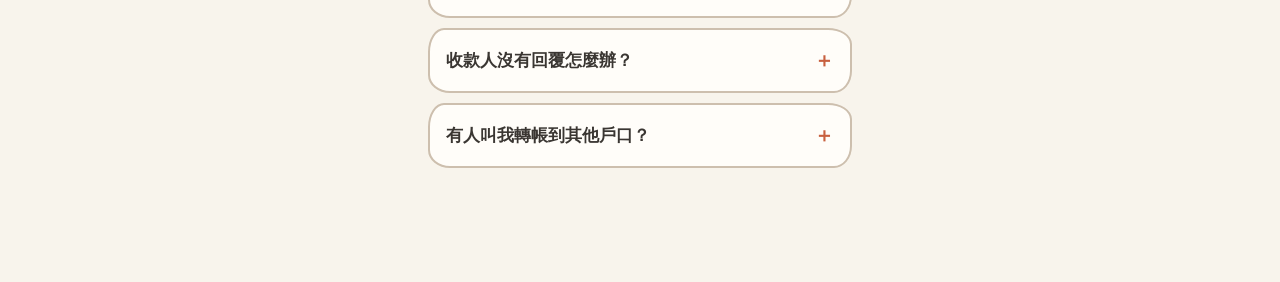
==== commit 79100bdb: "選單掣移到左上角；交訂金頁寫明寄件人地址 Co-Authored-By: Claude Opus 5.5 <noreply@anthropic.com> Claude-Session: https:/" ====
--- a/site/deposit.html
+++ b/site/deposit.html
@@ -42,8 +42,8 @@
       <li>
         <span class="step-no">第一步</span>
         <h3>收「交訂金指示」電郵</h3>
-        <p>籌委會統籌已用電郵寄出，寄到你投票時用的 Google 帳戶電郵。電郵寫明你家人數、訂金金額、收款人及轉帳備註。</p>
-        <p class="tip">沒有收到？先看看垃圾郵件，再聯絡統籌。</p>
+        <p>寄件人是 <b class="sender">lhhlgraduationdinner@gmail.com</b>，寄到你投票時用的 Google 帳戶電郵。電郵寫明你家人數、訂金金額、收款人及轉帳備註。</p>
+        <p class="tip">沒有收到？在郵箱搜尋這個寄件地址，也看看垃圾郵件；仍然找不到，請聯絡統籌。</p>
       </li>
       <li>
         <span class="step-no">第二步</span>
@@ -74,7 +74,7 @@
     <h2 class="sec-h" id="more-h">想知多一點</h2>
     <details>
       <summary>沒有收到電郵怎麼辦？</summary>
-      <p>先看看垃圾郵件。仍然找不到，請聯絡統籌。投票時答「不會出席」或沒有投票的家庭不會收到電郵；想出席，請按底部「報名」。</p>
+      <p>在郵箱搜尋寄件人 lhhlgraduationdinner@gmail.com，也看看垃圾郵件。仍然找不到，請聯絡統籌。投票時答「不會出席」或沒有投票的家庭不會收到電郵；想出席，請按底部「報名」。</p>
     </details>
     <details>
       <summary>想加人，或之前沒有報名，怎麼辦？</summary>
@@ -96,14 +96,14 @@
     </details>
     <details>
       <summary>有人叫我轉帳到其他戶口？</summary>
-      <p>只付給「交訂金指示」電郵上的收款人。其他人叫你轉帳，都不要理會，並告訴統籌。</p>
+      <p>只付給「交訂金指示」電郵上的收款人，而這封電郵一定由 lhhlgraduationdinner@gmail.com 寄出。其他人叫你轉帳，都不要理會，並告訴統籌。</p>
     </details>
   </section>
 
 </div>
 
 <div class="tabbar">
-  <!-- 2026-11-18 Ken：底部只留 首頁／交訂金／報名；「費用」「計算機」收在右上角選單（ui.js）。 -->
+  <!-- 2026-11-18 Ken：底部只留 首頁／交訂金／報名；「費用」「計算機」收在左上角選單（ui.js）。 -->
   <nav aria-label="主要頁面">
     <a href="./"><svg viewBox="0 0 24 24" fill="none" stroke="currentColor" stroke-width="1.8" stroke-linecap="round" stroke-linejoin="round" aria-hidden="true"><path d="M3 11l9-7 9 7"/><path d="M5 10v10h14V10"/><path d="M10 20v-5h4v5"/></svg>首頁</a>
     <a href="deposit.html" aria-current="page"><svg viewBox="0 0 24 24" fill="none" stroke="currentColor" stroke-width="1.8" stroke-linecap="round" stroke-linejoin="round" aria-hidden="true"><rect x="3" y="6" width="18" height="13" rx="2.5"/><path d="M3 10h18"/><path d="M7 15h4"/></svg>交訂金</a>
--- a/site/style.css
+++ b/site/style.css
@@ -287,18 +287,20 @@
 .res-list li.win .res-bar::before { background: var(--nudge); opacity: 1; }
 .res-group .fine { margin-top: 10px; }
 
-/* ---- 右上角選單（ui.js）：在「多謝老師」動畫層（z-index 15）之下 ---- */
-.menu-btn { position: fixed; top: max(10px, env(safe-area-inset-top, 0px)); right: max(10px, env(safe-area-inset-right, 0px)); z-index: 14;
+/* ---- 左上角選單（ui.js）：在「多謝老師」動畫層（z-index 15）之下 ---- */
+.menu-btn { position: fixed; top: max(10px, env(safe-area-inset-top, 0px)); left: max(10px, env(safe-area-inset-left, 0px)); z-index: 14;
   width: 44px; height: 44px; display: grid; place-items: center; padding: 0; color: var(--ink); cursor: pointer;
   background: color-mix(in srgb, var(--surface) 92%, transparent); -webkit-backdrop-filter: blur(10px); backdrop-filter: blur(10px);
   border: 2px solid var(--stroke); border-radius: 14px; box-shadow: 2px 2px 0 var(--line); }
 .menu-btn svg { width: 22px; height: 22px; }
 .menu-btn:focus { outline: none; } .menu-btn:focus-visible { outline: 3px solid var(--nudge); outline-offset: 2px; }
 .menu-btn[aria-expanded="true"] { color: var(--nudge); border-color: var(--nudge); }
-.menu-panel { position: fixed; top: calc(max(10px, env(safe-area-inset-top, 0px)) + 52px); right: max(10px, env(safe-area-inset-right, 0px)); z-index: 14;
+.menu-panel { position: fixed; top: calc(max(10px, env(safe-area-inset-top, 0px)) + 52px); left: max(10px, env(safe-area-inset-left, 0px)); z-index: 14;
   width: min(260px, calc(100vw - 32px)); display: flex; flex-direction: column; padding: 6px; background: var(--surface);
   border: 2px solid var(--stroke); border-radius: var(--wobble2); box-shadow: 3px 3px 0 var(--line); animation: fade .2s ease both; }
 .menu-panel[hidden] { display: none; }
+/* 收費、計算機、交訂金頁的頁首靠左，讓開左上角選單掣 */
+.page-head .eyebrow { display: flex; align-items: center; min-height: 44px; padding-left: 56px; }
 .menu-panel a { display: block; padding: 10px 12px; min-height: 44px; border-radius: 12px; color: var(--ink); text-decoration: none; }
 .menu-panel a + a { border-top: 2px dashed var(--line); }
 .menu-panel b { display: block; font-size: 17px; }
@@ -318,3 +320,4 @@
 .dep-steps p { margin: 0 0 6px; font-size: 15px; line-height: 1.7; }
 .dep-steps p:last-child { margin-bottom: 0; }
 .dep-steps .tip { color: var(--muted); font-size: 14px; }
+.sender { word-break: break-all; }
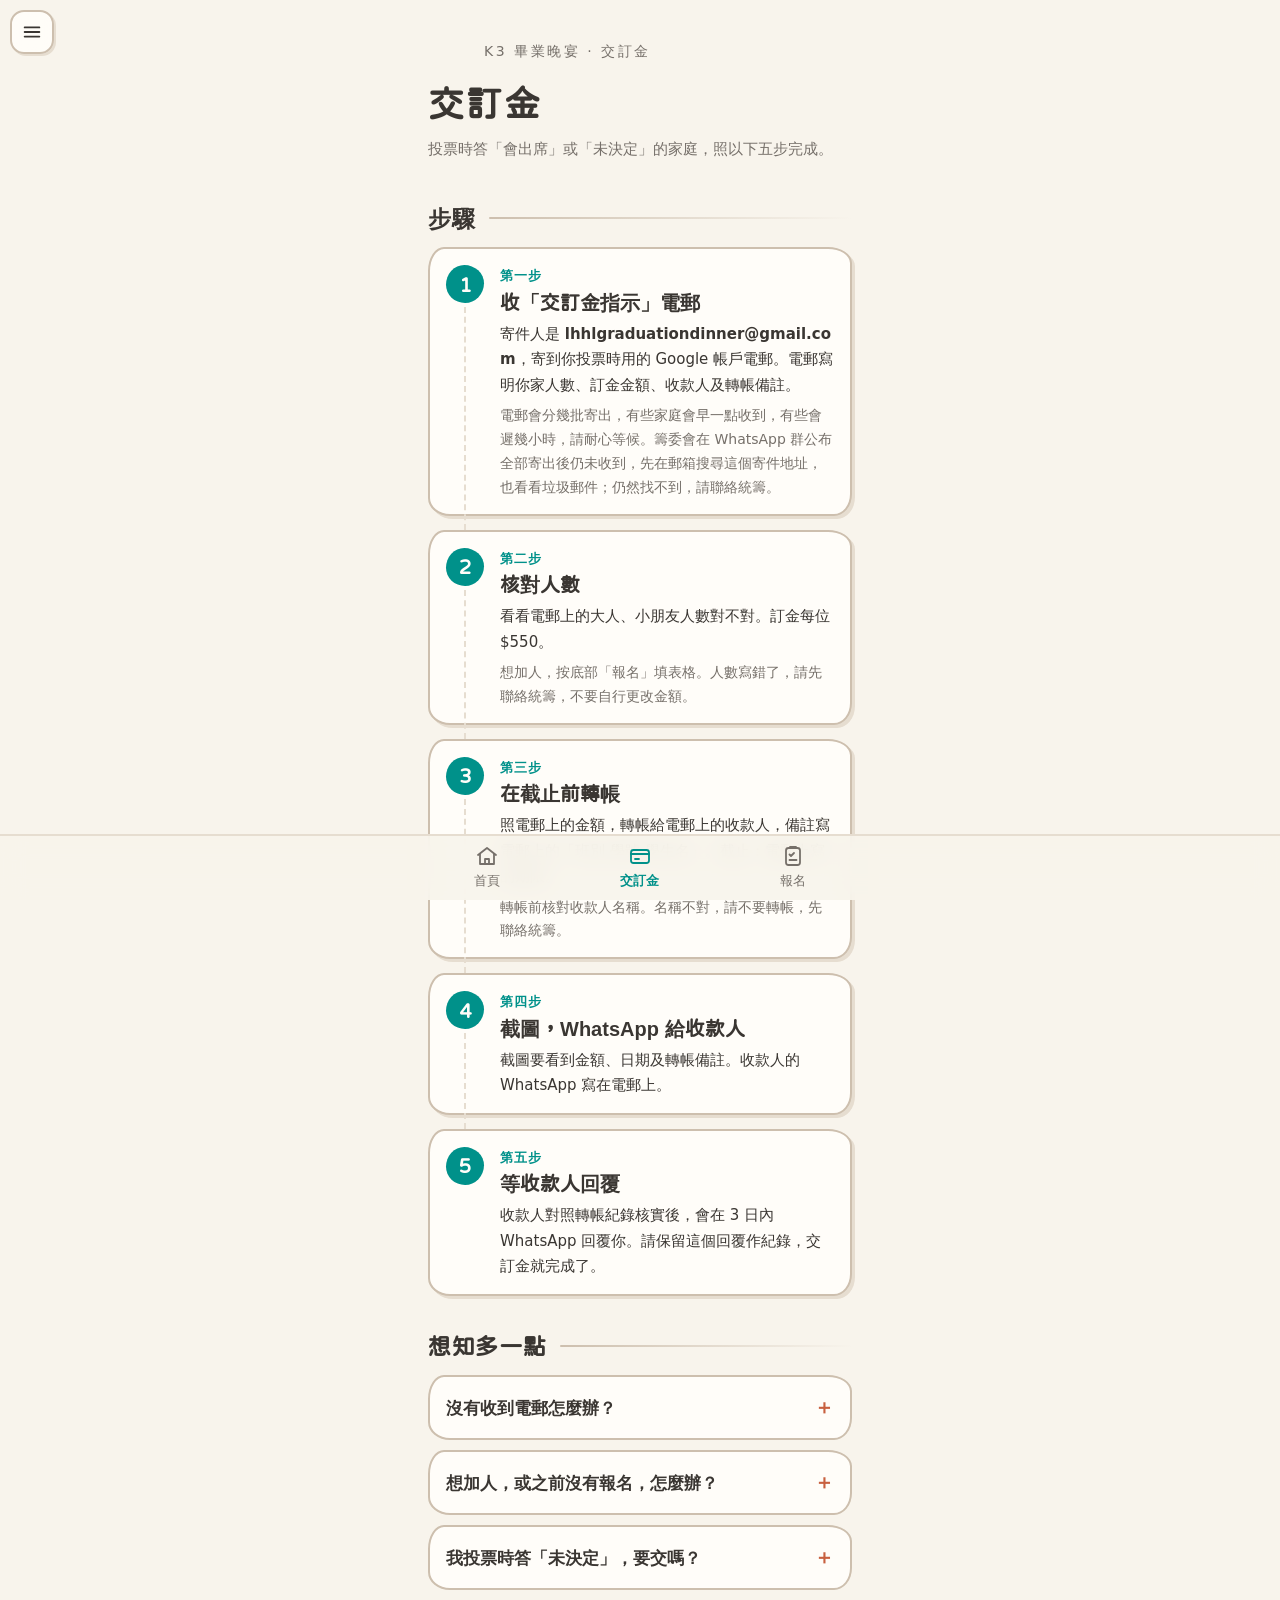
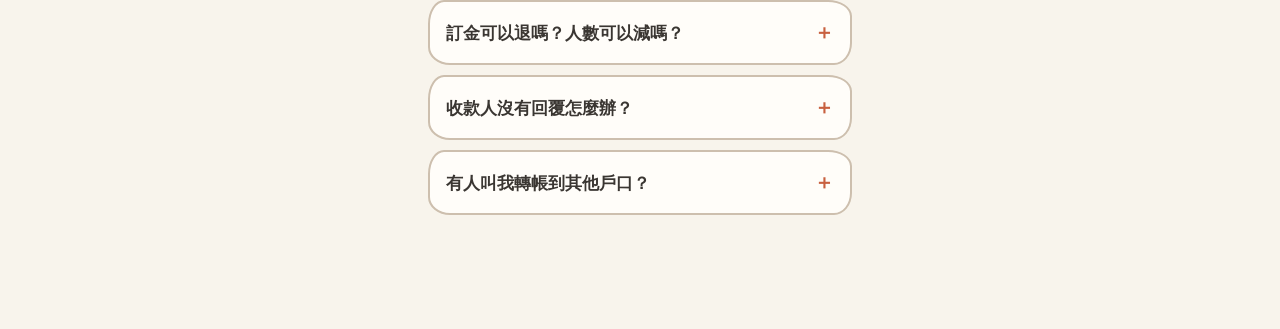
==== commit 105310c7: "交訂金頁及首頁：提醒電郵分批寄出，未收到請稍等 Co-Authored-By: Claude Opus 5.5 <noreply@anthropic.com> Claude-Session: http" ====
--- a/site/deposit.html
+++ b/site/deposit.html
@@ -43,7 +43,7 @@
         <span class="step-no">第一步</span>
         <h3>收「交訂金指示」電郵</h3>
         <p>寄件人是 <b class="sender">lhhlgraduationdinner@gmail.com</b>，寄到你投票時用的 Google 帳戶電郵。電郵寫明你家人數、訂金金額、收款人及轉帳備註。</p>
-        <p class="tip">沒有收到？在郵箱搜尋這個寄件地址，也看看垃圾郵件；仍然找不到，請聯絡統籌。</p>
+        <p class="tip">電郵會分幾批寄出，有些家庭會早一點收到，有些會遲幾小時，請耐心等候。籌委會在 WhatsApp 群公布全部寄出後仍未收到，先在郵箱搜尋這個寄件地址，也看看垃圾郵件；仍然找不到，請聯絡統籌。</p>
       </li>
       <li>
         <span class="step-no">第二步</span>
@@ -74,7 +74,7 @@
     <h2 class="sec-h" id="more-h">想知多一點</h2>
     <details>
       <summary>沒有收到電郵怎麼辦？</summary>
-      <p>在郵箱搜尋寄件人 lhhlgraduationdinner@gmail.com，也看看垃圾郵件。仍然找不到，請聯絡統籌。投票時答「不會出席」或沒有投票的家庭不會收到電郵；想出席，請按底部「報名」。</p>
+      <p>電郵會分幾批寄出，其他家長收到了而你未收到，是正常的，請稍等。籌委會在 WhatsApp 群公布全部寄出後仍未收到，先在郵箱搜尋寄件人 lhhlgraduationdinner@gmail.com，也看看垃圾郵件。仍然找不到，請聯絡統籌。投票時答「不會出席」或沒有投票的家庭不會收到電郵；想出席，請按底部「報名」。</p>
     </details>
     <details>
       <summary>想加人，或之前沒有報名，怎麼辦？</summary>
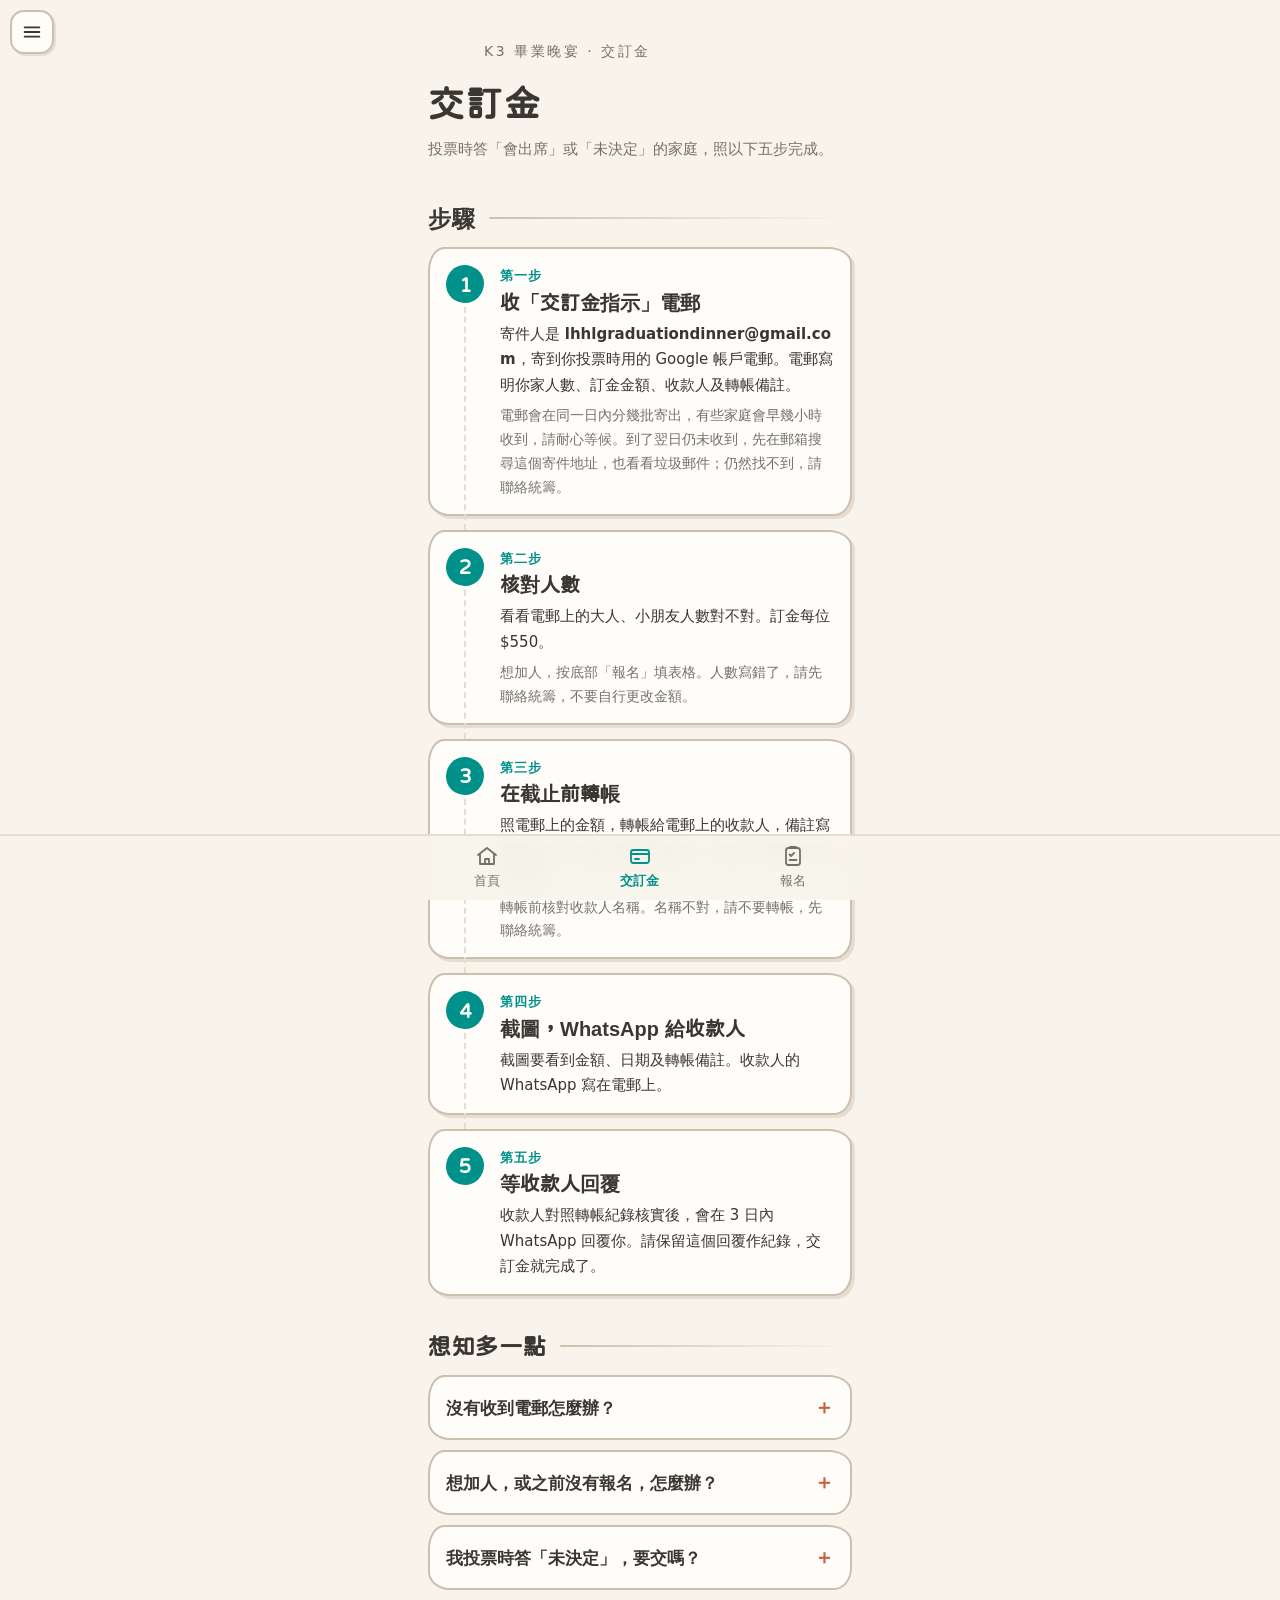
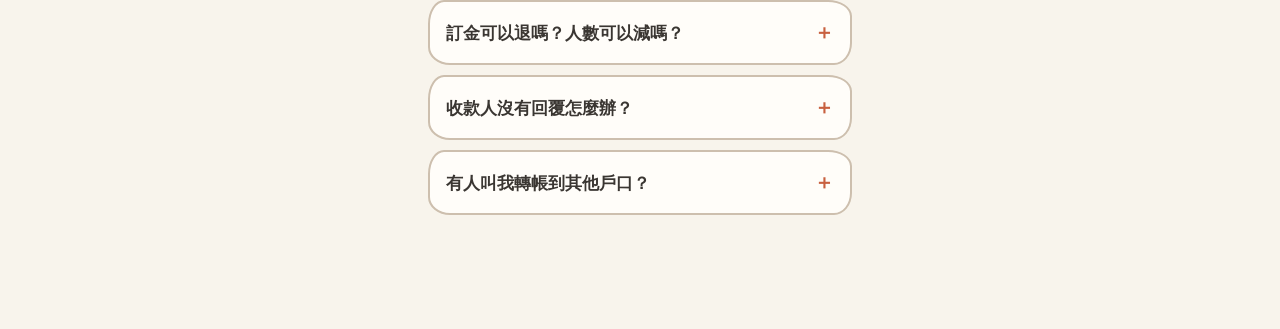
==== commit a4b2637d: "分批寄出提醒改為「同一日內寄出，翌日仍未收到才追問」 Co-Authored-By: Claude Opus 5.5 <noreply@anthropic.com> Claude-Session: h" ====
--- a/site/deposit.html
+++ b/site/deposit.html
@@ -43,7 +43,7 @@
         <span class="step-no">第一步</span>
         <h3>收「交訂金指示」電郵</h3>
         <p>寄件人是 <b class="sender">lhhlgraduationdinner@gmail.com</b>，寄到你投票時用的 Google 帳戶電郵。電郵寫明你家人數、訂金金額、收款人及轉帳備註。</p>
-        <p class="tip">電郵會分幾批寄出，有些家庭會早一點收到，有些會遲幾小時，請耐心等候。籌委會在 WhatsApp 群公布全部寄出後仍未收到，先在郵箱搜尋這個寄件地址，也看看垃圾郵件；仍然找不到，請聯絡統籌。</p>
+        <p class="tip">電郵會在同一日內分幾批寄出，有些家庭會早幾小時收到，請耐心等候。到了翌日仍未收到，先在郵箱搜尋這個寄件地址，也看看垃圾郵件；仍然找不到，請聯絡統籌。</p>
       </li>
       <li>
         <span class="step-no">第二步</span>
@@ -74,7 +74,7 @@
     <h2 class="sec-h" id="more-h">想知多一點</h2>
     <details>
       <summary>沒有收到電郵怎麼辦？</summary>
-      <p>電郵會分幾批寄出，其他家長收到了而你未收到，是正常的，請稍等。籌委會在 WhatsApp 群公布全部寄出後仍未收到，先在郵箱搜尋寄件人 lhhlgraduationdinner@gmail.com，也看看垃圾郵件。仍然找不到，請聯絡統籌。投票時答「不會出席」或沒有投票的家庭不會收到電郵；想出席，請按底部「報名」。</p>
+      <p>電郵會在同一日內分幾批寄出，其他家長收到了而你未收到，是正常的，請稍等。到了翌日仍未收到，先在郵箱搜尋寄件人 lhhlgraduationdinner@gmail.com，也看看垃圾郵件。仍然找不到，請聯絡統籌。投票時答「不會出席」或沒有投票的家庭不會收到電郵；想出席，請按底部「報名」。</p>
     </details>
     <details>
       <summary>想加人，或之前沒有報名，怎麼辦？</summary>
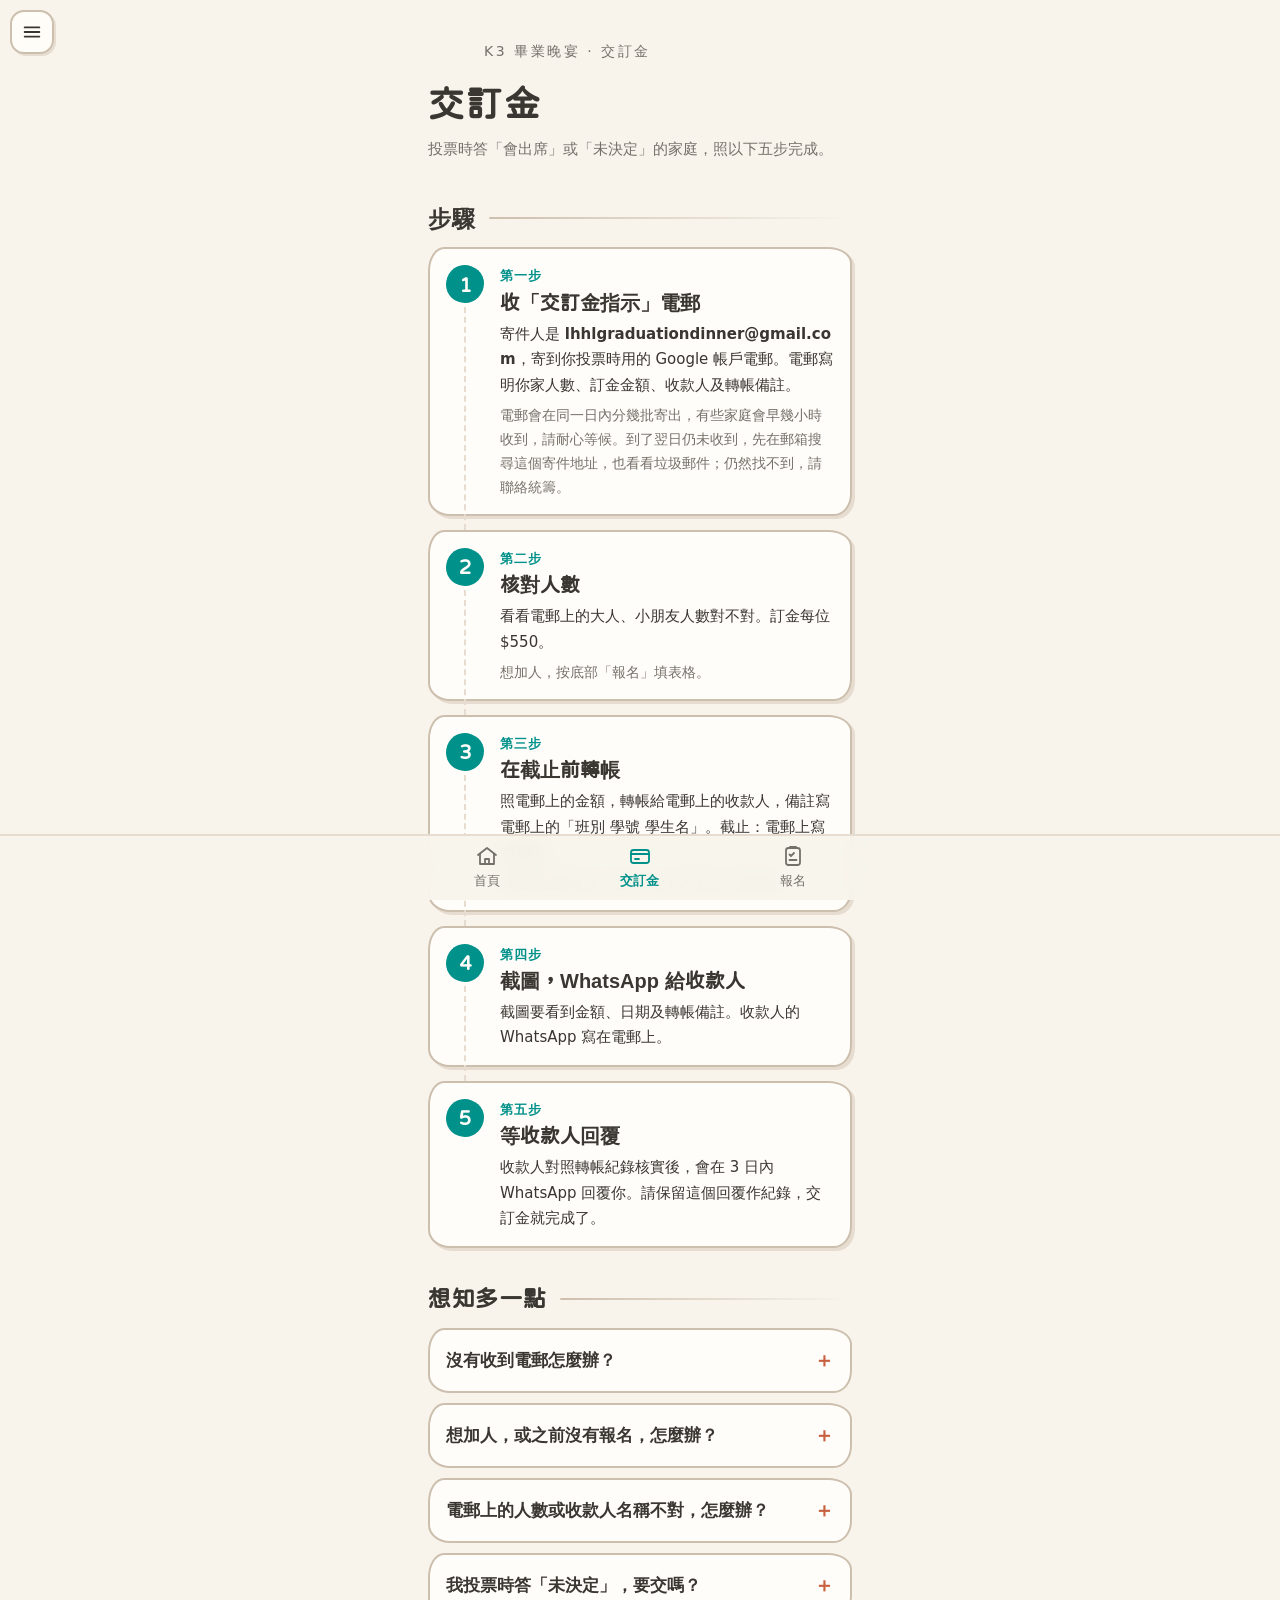
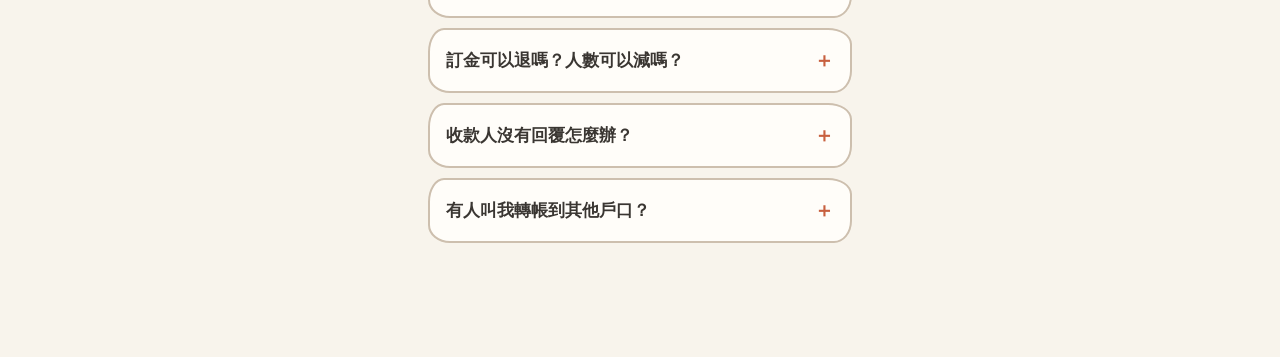
==== commit 55af36a1: "交訂金頁：第二、三步不重複統籌聯絡，改在 FAQ 補充 Co-Authored-By: Claude Opus 5.5 <noreply@anthropic.com> Claude-Session: " ====
--- a/site/deposit.html
+++ b/site/deposit.html
@@ -35,6 +35,7 @@
     <p class="dep-dl" id="dep-dl" hidden>截止：<span class="dep-deadline"></span></p>
   </header>
 
+  <!-- 統籌聯絡方法不寫在程式碼內：讀試算表「公開資料」的「統籌聯絡」一行（例如「統籌 Sarah（WhatsApp 6449 1427）」），統籌可自行更改或清空。 -->
   <!-- 2026-11-18 Ken：交訂金步驟由首頁 FAQ 搬到獨立一頁，第一步、第二步……逐步列出。字眼與付款指示電郵（form/send-deposit-emails.gs）一致。 -->
   <section aria-labelledby="steps-h" class="reveal">
     <h2 class="sec-h" id="steps-h">步驟</h2>
@@ -43,19 +44,19 @@
         <span class="step-no">第一步</span>
         <h3>收「交訂金指示」電郵</h3>
         <p>寄件人是 <b class="sender">lhhlgraduationdinner@gmail.com</b>，寄到你投票時用的 Google 帳戶電郵。電郵寫明你家人數、訂金金額、收款人及轉帳備註。</p>
-        <p class="tip">電郵會在同一日內分幾批寄出，有些家庭會早幾小時收到，請耐心等候。到了翌日仍未收到，先在郵箱搜尋這個寄件地址，也看看垃圾郵件；仍然找不到，請聯絡統籌。</p>
+        <p class="tip">電郵會在同一日內分幾批寄出，有些家庭會早幾小時收到，請耐心等候。到了翌日仍未收到，先在郵箱搜尋這個寄件地址，也看看垃圾郵件；仍然找不到，請聯絡<span class="coord">統籌</span>。</p>
       </li>
       <li>
         <span class="step-no">第二步</span>
         <h3>核對人數</h3>
         <p>看看電郵上的大人、小朋友人數對不對。訂金每位 $<span class="deposit">550</span>。</p>
-        <p class="tip">想加人，按底部「報名」填表格。人數寫錯了，請先聯絡統籌，不要自行更改金額。</p>
+        <p class="tip">想加人，按底部「報名」填表格。</p>
       </li>
       <li>
         <span class="step-no">第三步</span>
         <h3>在截止前轉帳</h3>
         <p>照電郵上的金額，轉帳給電郵上的收款人，備註寫電郵上的「班別 學號 學生名」。截止：<span class="dep-deadline">電郵上寫的期限</span>。</p>
-        <p class="tip">轉帳前核對收款人名稱。名稱不對，請不要轉帳，先聯絡統籌。</p>
+        <p class="tip">轉帳前核對收款人名稱，名稱不對請不要轉帳。</p>
       </li>
       <li>
         <span class="step-no">第四步</span>
@@ -74,12 +75,16 @@
     <h2 class="sec-h" id="more-h">想知多一點</h2>
     <details>
       <summary>沒有收到電郵怎麼辦？</summary>
-      <p>電郵會在同一日內分幾批寄出，其他家長收到了而你未收到，是正常的，請稍等。到了翌日仍未收到，先在郵箱搜尋寄件人 lhhlgraduationdinner@gmail.com，也看看垃圾郵件。仍然找不到，請聯絡統籌。投票時答「不會出席」或沒有投票的家庭不會收到電郵；想出席，請按底部「報名」。</p>
+      <p>電郵會在同一日內分幾批寄出，其他家長收到了而你未收到，是正常的，請稍等。到了翌日仍未收到，先在郵箱搜尋寄件人 lhhlgraduationdinner@gmail.com，也看看垃圾郵件。仍然找不到，請聯絡<span class="coord">統籌</span>。投票時答「不會出席」或沒有投票的家庭不會收到電郵；想出席，請按底部「報名」。</p>
     </details>
     <details>
       <summary>想加人，或之前沒有報名，怎麼辦？</summary>
       <p>按底部「報名」填表格。加人的話，填加人之後全家總共的人數。</p>
       <p>提交後，籌委會確認名額才寄出付款指示，收到之前請不要轉帳。交訂金截止前提交的會直接安排；截止後提交的按提交時間先後處理，能否成功要視乎場地能否加位。</p>
+    </details>
+    <details>
+      <summary>電郵上的人數或收款人名稱不對，怎麼辦？</summary>
+      <p>請不要轉帳，也不要自行更改金額，先聯絡<span class="coord">統籌</span>。</p>
     </details>
     <details>
       <summary>我投票時答「未決定」，要交嗎？</summary>
@@ -92,11 +97,11 @@
     </details>
     <details>
       <summary>收款人沒有回覆怎麼辦？</summary>
-      <p>收款人會在收到截圖後 3 日內回覆。3 日內沒有回覆，請聯絡統籌。</p>
+      <p>收款人會在收到截圖後 3 日內回覆。3 日內沒有回覆，請聯絡<span class="coord">統籌</span>。</p>
     </details>
     <details>
       <summary>有人叫我轉帳到其他戶口？</summary>
-      <p>只付給「交訂金指示」電郵上的收款人，而這封電郵一定由 lhhlgraduationdinner@gmail.com 寄出。其他人叫你轉帳，都不要理會，並告訴統籌。</p>
+      <p>只付給「交訂金指示」電郵上的收款人，而這封電郵一定由 lhhlgraduationdinner@gmail.com 寄出。其他人叫你轉帳，都不要理會，並告訴<span class="coord">統籌</span>。</p>
     </details>
   </section>
 
